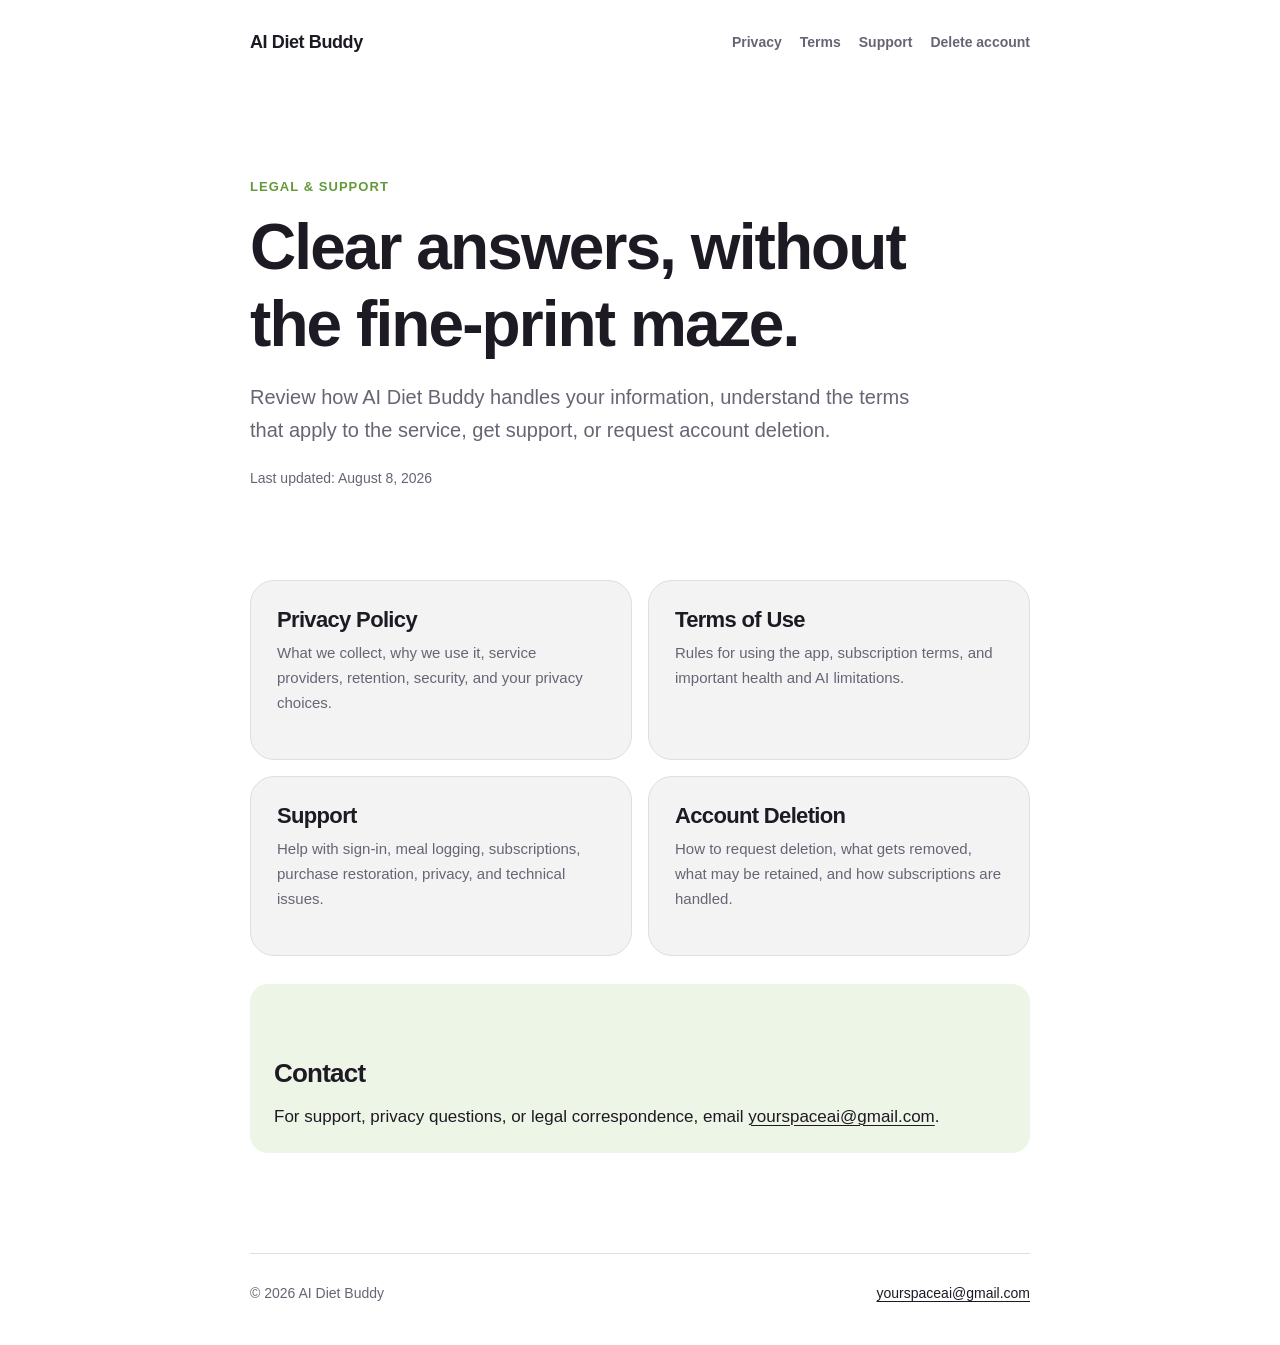
==== docs/index.html @ e3c255af "Add GitHub Pages legal and support site" ====
<!doctype html>
<html lang="en">
  <head>
    <meta charset="utf-8">
    <meta name="viewport" content="width=device-width, initial-scale=1">
    <meta name="description" content="Legal documents, privacy information, support, and account deletion for AI Diet Buddy.">
    <title>AI Diet Buddy — Legal &amp; Support</title>
    <link rel="stylesheet" href="styles.css">
  </head>
  <body>
    <header class="site-header">
      <a class="brand" href="index.html">AI Diet Buddy</a>
      <nav class="site-nav" aria-label="Legal and support navigation">
        <a href="privacy.html">Privacy</a>
        <a href="terms.html">Terms</a>
        <a href="support.html">Support</a>
        <a href="delete-account.html">Delete account</a>
      </nav>
    </header>

    <main>
      <section class="hero">
        <p class="eyebrow">Legal &amp; Support</p>
        <h1>Clear answers, without the fine-print maze.</h1>
        <p class="lede">Review how AI Diet Buddy handles your information, understand the terms that apply to the service, get support, or request account deletion.</p>
        <p class="meta">Last updated: August 8, 2026</p>
      </section>

      <section class="card-grid" aria-label="Documents">
        <a class="card" href="privacy.html">
          <h2>Privacy Policy</h2>
          <p>What we collect, why we use it, service providers, retention, security, and your privacy choices.</p>
        </a>
        <a class="card" href="terms.html">
          <h2>Terms of Use</h2>
          <p>Rules for using the app, subscription terms, and important health and AI limitations.</p>
        </a>
        <a class="card" href="support.html">
          <h2>Support</h2>
          <p>Help with sign-in, meal logging, subscriptions, purchase restoration, privacy, and technical issues.</p>
        </a>
        <a class="card" href="delete-account.html">
          <h2>Account Deletion</h2>
          <p>How to request deletion, what gets removed, what may be retained, and how subscriptions are handled.</p>
        </a>
      </section>

      <section class="callout">
        <h2>Contact</h2>
        <p>For support, privacy questions, or legal correspondence, email <a href="mailto:yourspaceai@gmail.com">yourspaceai@gmail.com</a>.</p>
      </section>
    </main>

    <footer class="site-footer">
      <p>&copy; 2026 AI Diet Buddy</p>
      <p><a href="mailto:yourspaceai@gmail.com">yourspaceai@gmail.com</a></p>
    </footer>
  </body>
</html>
---- docs/styles.css ----
:root {
  color-scheme: light;
  --background: #ffffff;
  --surface: #f3f3f4;
  --surface-strong: #e9e9eb;
  --text: #1e1a24;
  --muted: #676574;
  --border: #dedee3;
  --accent: #64993a;
  --accent-soft: #edf5e7;
  --warning-soft: #fff7e8;
  --warning: #795315;
  --max-width: 780px;
}

* {
  box-sizing: border-box;
}

html {
  scroll-behavior: smooth;
}

body {
  margin: 0;
  background: var(--background);
  color: var(--text);
  font-family: -apple-system, BlinkMacSystemFont, "Segoe UI", sans-serif;
  font-size: 17px;
  line-height: 1.65;
  text-rendering: optimizeLegibility;
}

a {
  color: var(--text);
  text-decoration-thickness: 1px;
  text-underline-offset: 3px;
}

a:hover,
a:focus-visible {
  color: var(--accent);
}

.site-header,
.site-footer,
main {
  width: min(calc(100% - 40px), var(--max-width));
  margin-inline: auto;
}

.site-header {
  display: flex;
  align-items: center;
  justify-content: space-between;
  gap: 20px;
  padding: 28px 0;
}

.brand {
  font-size: 18px;
  font-weight: 800;
  letter-spacing: -0.4px;
  text-decoration: none;
}

.site-nav {
  display: flex;
  flex-wrap: wrap;
  justify-content: flex-end;
  gap: 8px 18px;
  font-size: 14px;
  font-weight: 650;
}

.site-nav a {
  color: var(--muted);
  text-decoration: none;
}

main {
  padding: 54px 0 72px;
}

.hero {
  padding: 36px 0 44px;
}

.eyebrow {
  margin: 0 0 12px;
  color: var(--accent);
  font-size: 13px;
  font-weight: 800;
  letter-spacing: 0.08em;
  text-transform: uppercase;
}

h1,
h2,
h3 {
  line-height: 1.2;
  letter-spacing: -0.03em;
}

h1 {
  max-width: 680px;
  margin: 0 0 18px;
  font-size: clamp(40px, 8vw, 64px);
  font-weight: 850;
}

h2 {
  margin: 52px 0 14px;
  font-size: 26px;
}

h3 {
  margin: 28px 0 8px;
  font-size: 19px;
}

p,
ul,
ol {
  margin: 0 0 18px;
}

ul,
ol {
  padding-left: 24px;
}

li + li {
  margin-top: 8px;
}

.lede {
  max-width: 660px;
  color: var(--muted);
  font-size: 20px;
}

.meta {
  margin-top: 20px;
  color: var(--muted);
  font-size: 14px;
}

.card-grid {
  display: grid;
  grid-template-columns: repeat(2, minmax(0, 1fr));
  gap: 16px;
  margin-top: 28px;
}

.card {
  display: block;
  min-height: 180px;
  padding: 26px;
  border: 1px solid var(--border);
  border-radius: 24px;
  background: var(--surface);
  text-decoration: none;
}

.card:hover,
.card:focus-visible {
  border-color: var(--accent);
  background: var(--accent-soft);
  color: var(--text);
}

.card h2 {
  margin: 0 0 8px;
  font-size: 22px;
}

.card p {
  margin: 0;
  color: var(--muted);
  font-size: 15px;
}

.callout {
  margin: 28px 0;
  padding: 22px 24px;
  border-radius: 18px;
  background: var(--accent-soft);
}

.callout.warning {
  background: var(--warning-soft);
  color: var(--warning);
}

.callout > :last-child {
  margin-bottom: 0;
}

.table-wrap {
  overflow-x: auto;
  margin: 24px 0;
  border: 1px solid var(--border);
  border-radius: 16px;
}

table {
  width: 100%;
  border-collapse: collapse;
  font-size: 15px;
}

th,
td {
  padding: 15px 18px;
  border-bottom: 1px solid var(--border);
  text-align: left;
  vertical-align: top;
}

th {
  background: var(--surface);
  font-size: 13px;
  letter-spacing: 0.02em;
}

tr:last-child td {
  border-bottom: 0;
}

.button {
  display: inline-block;
  margin: 8px 0 20px;
  padding: 15px 20px;
  border-radius: 14px;
  background: var(--text);
  color: #ffffff;
  font-weight: 750;
  text-decoration: none;
}

.button:hover,
.button:focus-visible {
  background: var(--accent);
  color: #ffffff;
}

.site-footer {
  display: flex;
  justify-content: space-between;
  gap: 24px;
  padding: 28px 0 40px;
  border-top: 1px solid var(--border);
  color: var(--muted);
  font-size: 14px;
}

.site-footer p {
  margin: 0;
}

@media (max-width: 640px) {
  .site-header,
  .site-footer {
    align-items: flex-start;
    flex-direction: column;
  }

  .site-nav {
    justify-content: flex-start;
  }

  main {
    padding-top: 30px;
  }

  .card-grid {
    grid-template-columns: 1fr;
  }

  .card {
    min-height: auto;
  }
}

@media print {
  .site-nav,
  .site-footer {
    display: none;
  }

  main {
    width: 100%;
    padding: 0;
  }

  a {
    color: inherit;
    text-decoration: none;
  }
}
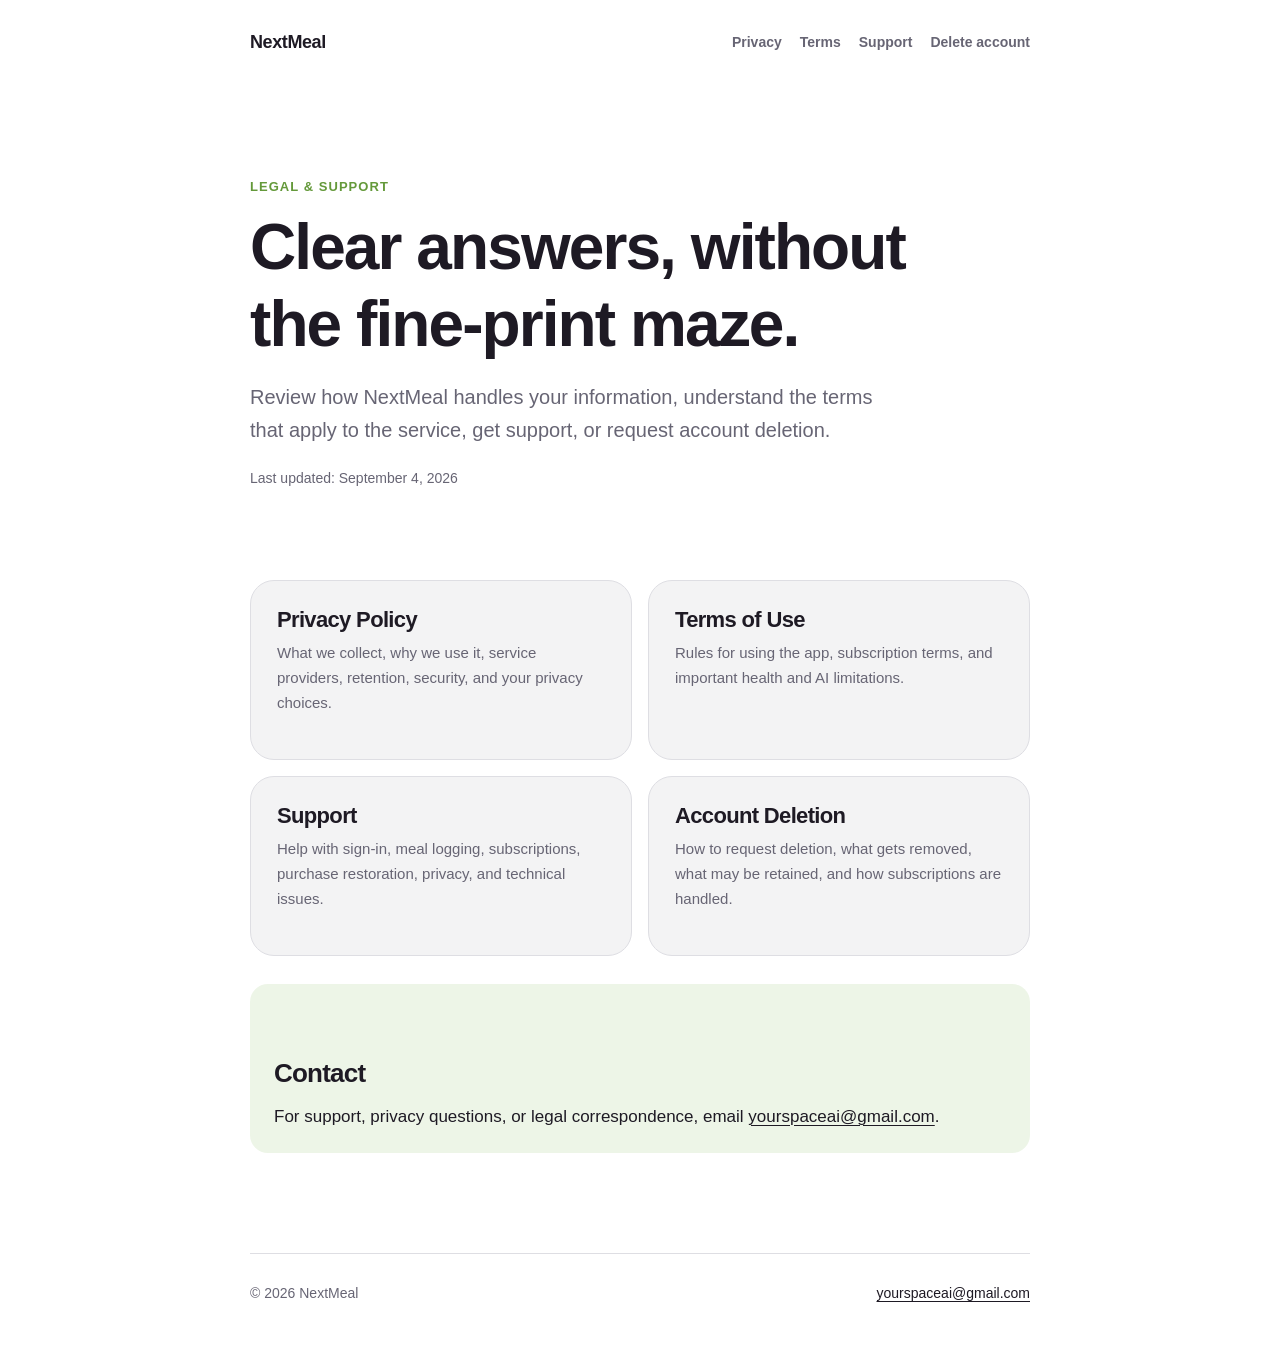
==== commit 4b322b78: "Implement adaptive meal planning and refresh app branding" ====
--- a/docs/index.html
+++ b/docs/index.html
@@ -3,13 +3,13 @@
   <head>
     <meta charset="utf-8">
     <meta name="viewport" content="width=device-width, initial-scale=1">
-    <meta name="description" content="Legal documents, privacy information, support, and account deletion for AI Diet Buddy.">
-    <title>AI Diet Buddy — Legal &amp; Support</title>
+    <meta name="description" content="Legal documents, privacy information, support, and account deletion for NextMeal.">
+    <title>NextMeal — Legal &amp; Support</title>
     <link rel="stylesheet" href="styles.css">
   </head>
   <body>
     <header class="site-header">
-      <a class="brand" href="index.html">AI Diet Buddy</a>
+      <a class="brand" href="index.html">NextMeal</a>
       <nav class="site-nav" aria-label="Legal and support navigation">
         <a href="privacy.html">Privacy</a>
         <a href="terms.html">Terms</a>
@@ -22,8 +22,8 @@
       <section class="hero">
         <p class="eyebrow">Legal &amp; Support</p>
         <h1>Clear answers, without the fine-print maze.</h1>
-        <p class="lede">Review how AI Diet Buddy handles your information, understand the terms that apply to the service, get support, or request account deletion.</p>
-        <p class="meta">Last updated: August 8, 2026</p>
+        <p class="lede">Review how NextMeal handles your information, understand the terms that apply to the service, get support, or request account deletion.</p>
+        <p class="meta">Last updated: September 4, 2026</p>
       </section>
 
       <section class="card-grid" aria-label="Documents">
@@ -52,7 +52,7 @@
     </main>
 
     <footer class="site-footer">
-      <p>&copy; 2026 AI Diet Buddy</p>
+      <p>&copy; 2026 NextMeal</p>
       <p><a href="mailto:yourspaceai@gmail.com">yourspaceai@gmail.com</a></p>
     </footer>
   </body>
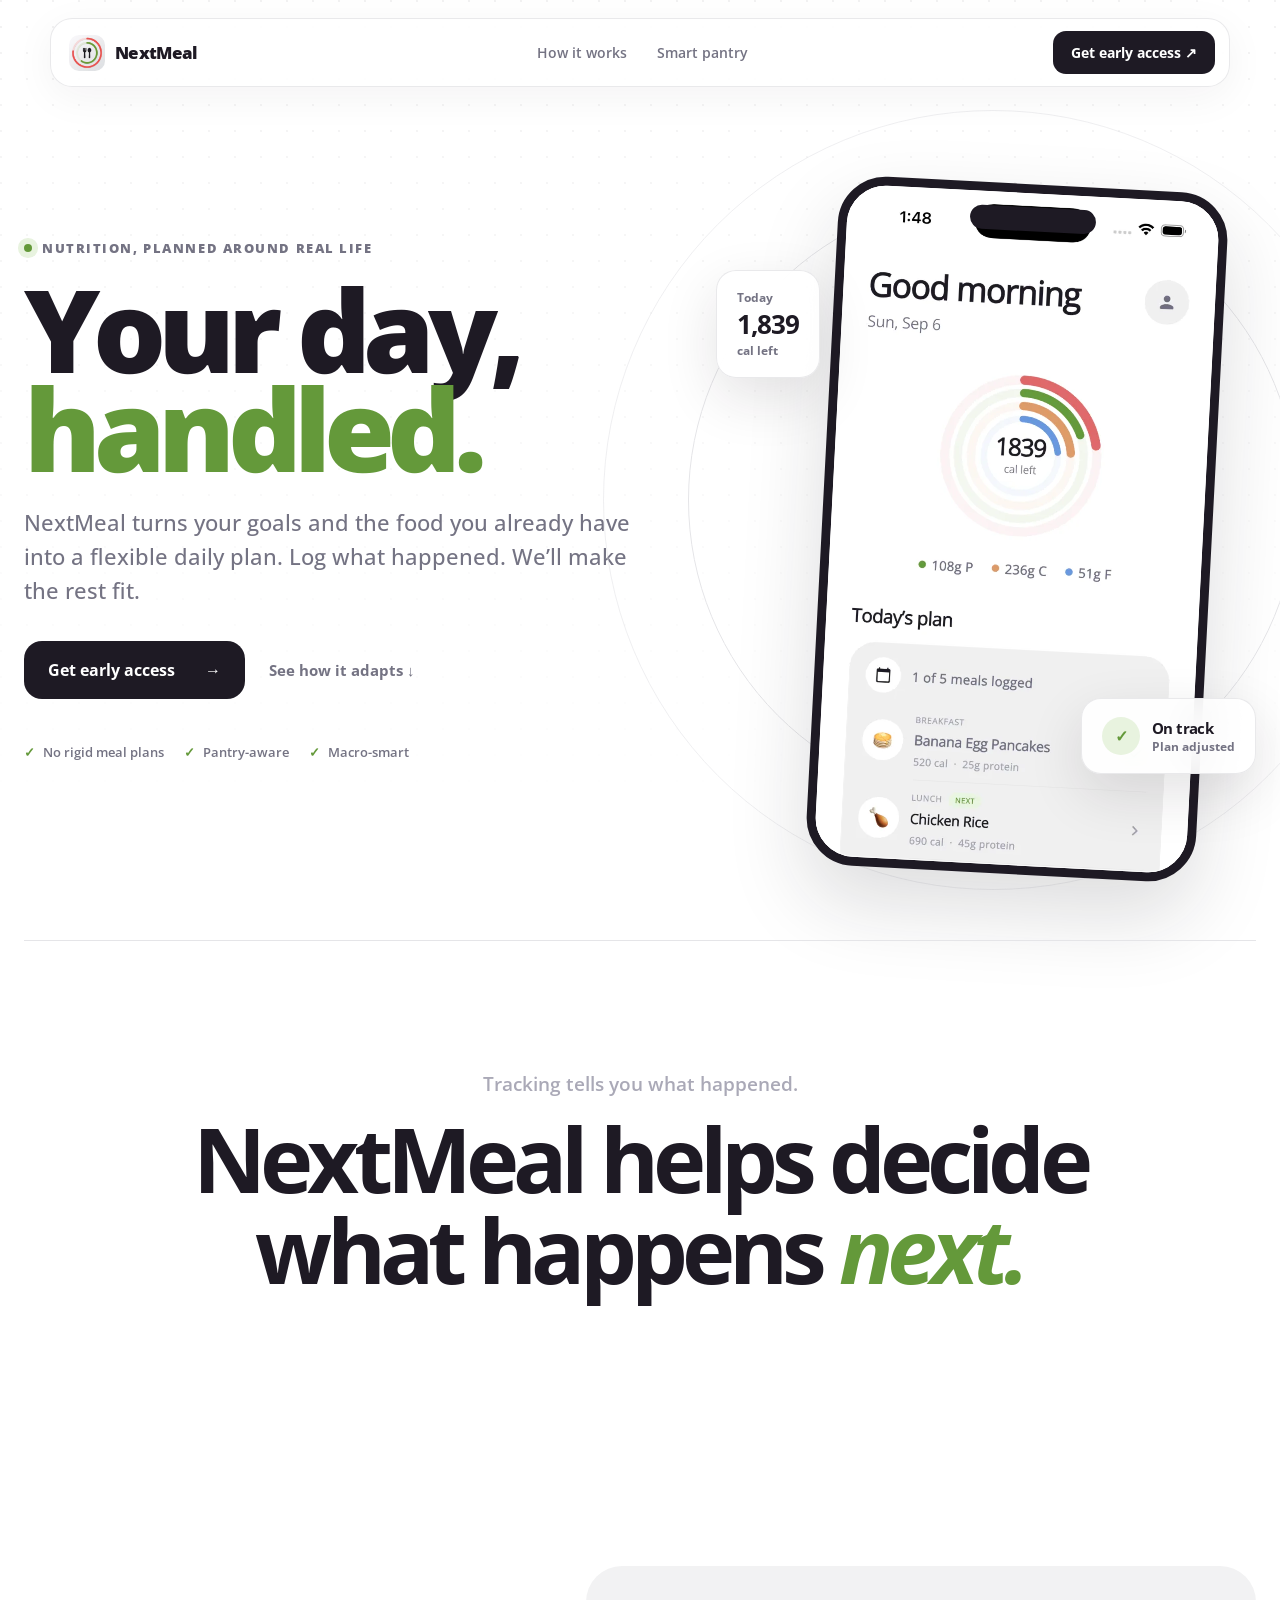
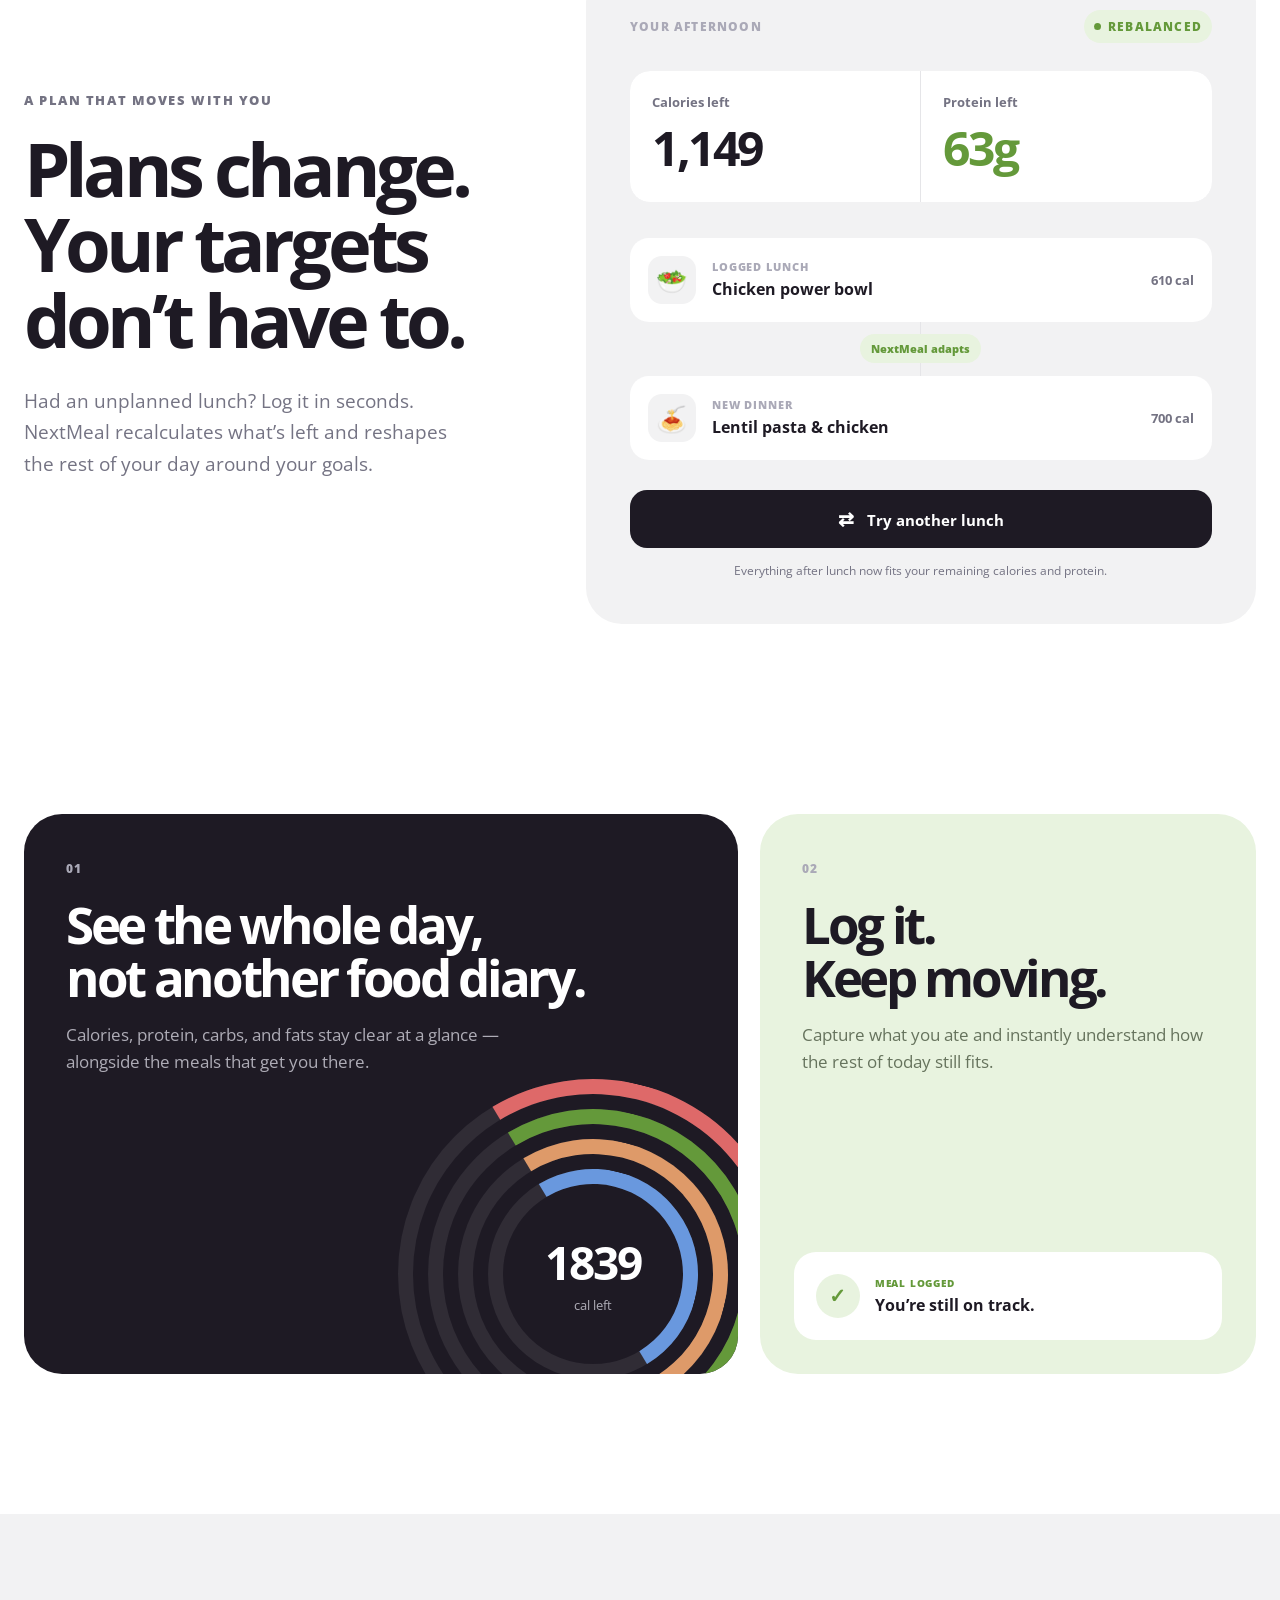
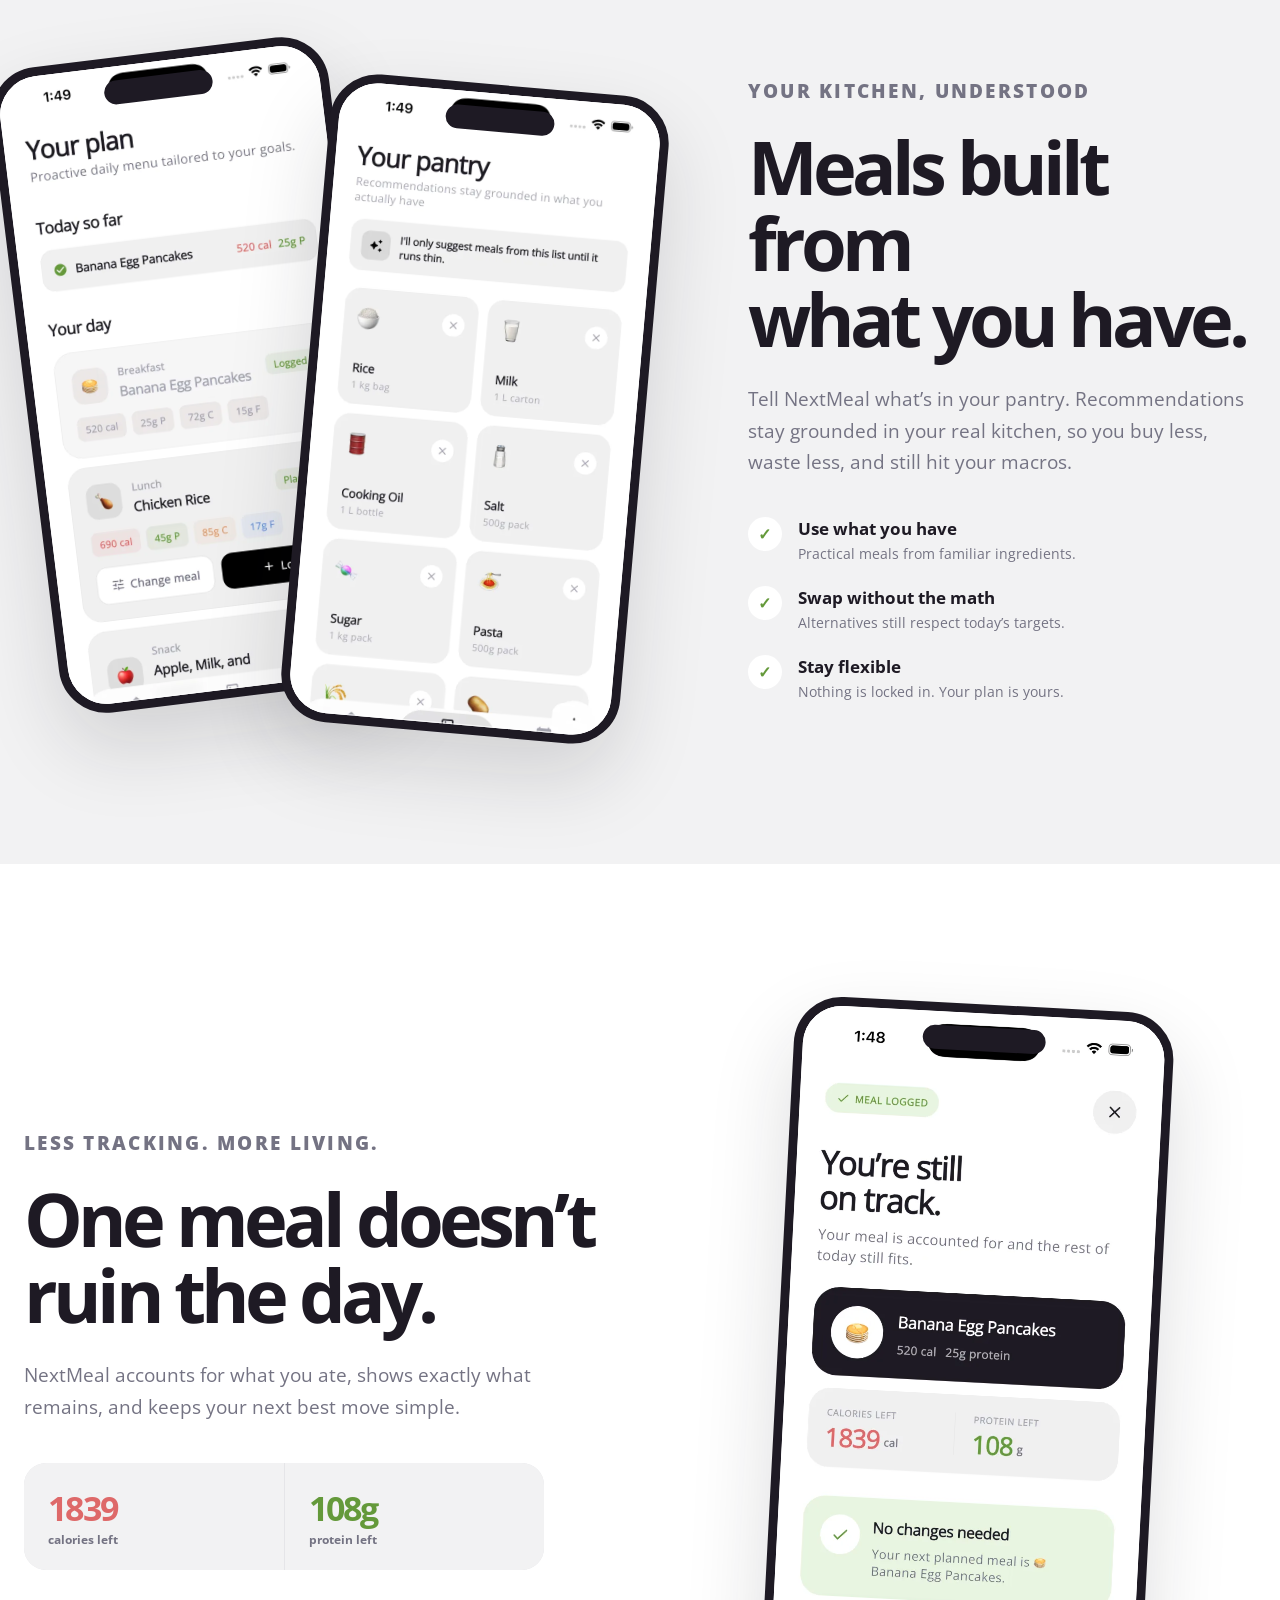
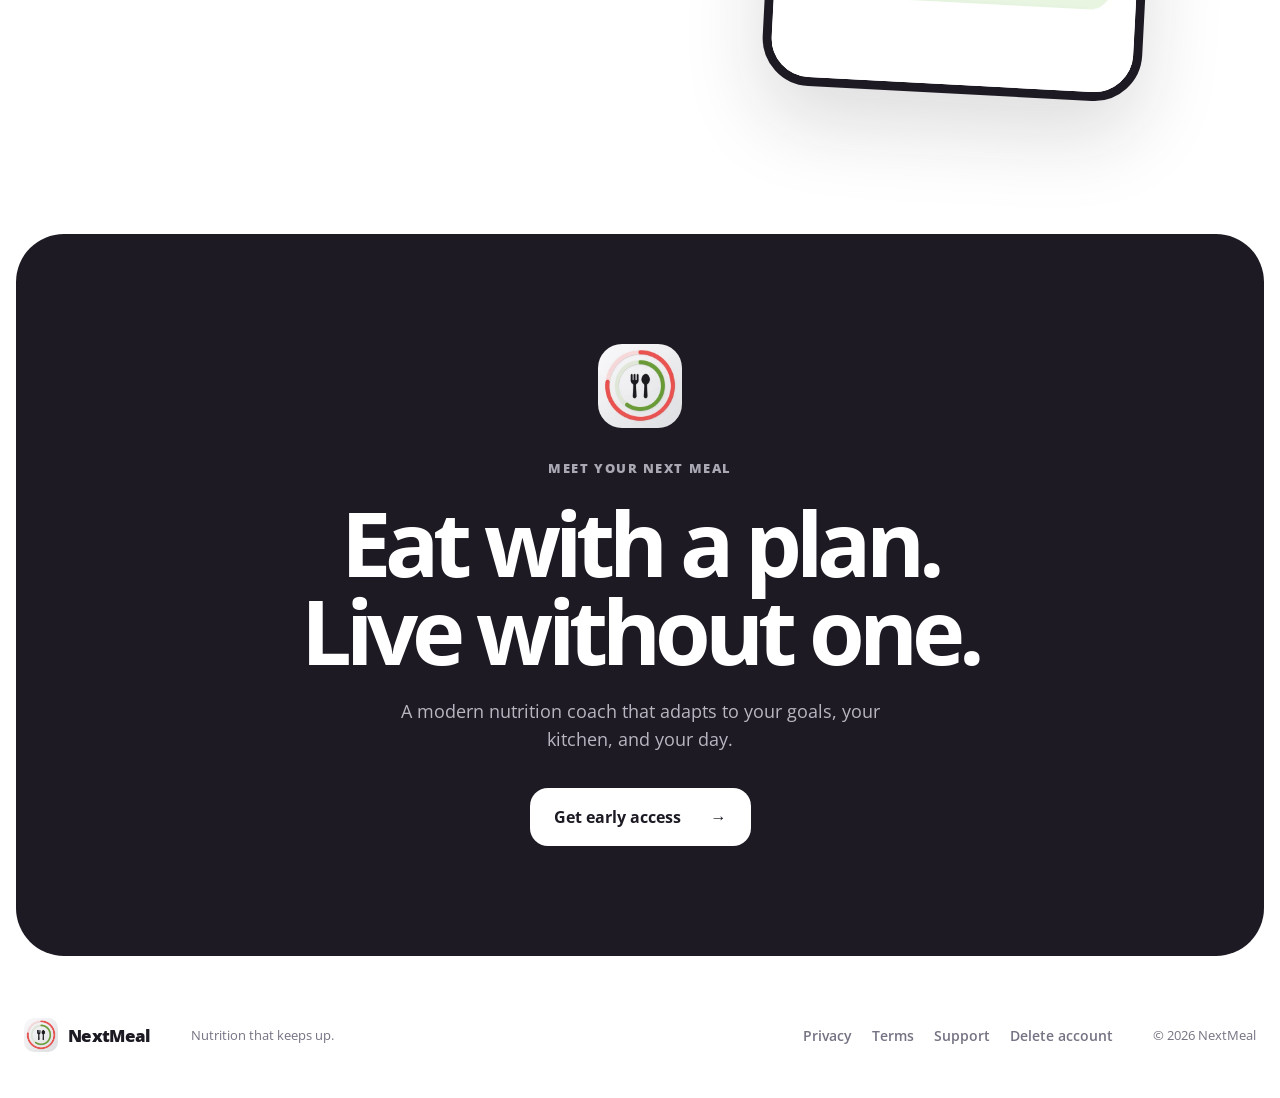
==== commit 166afa10: "Complete feedback polish and planning updates" ====
--- a/docs/index.html
+++ b/docs/index.html
@@ -3,57 +3,198 @@
   <head>
     <meta charset="utf-8">
     <meta name="viewport" content="width=device-width, initial-scale=1">
-    <meta name="description" content="Legal documents, privacy information, support, and account deletion for NextMeal.">
-    <title>NextMeal — Legal &amp; Support</title>
-    <link rel="stylesheet" href="styles.css">
+    <meta name="description" content="NextMeal is the calorie tracker that plans around your goals, pantry, and real life — then adapts the rest of your day when plans change.">
+    <meta name="theme-color" content="#ffffff">
+    <meta property="og:title" content="NextMeal — Your day, handled.">
+    <meta property="og:description" content="A smarter calorie tracker that plans, tracks, and adapts with you.">
+    <meta property="og:type" content="website">
+    <meta property="og:url" content="https://nextmeal.pages.dev">
+    <title>NextMeal — A calorie tracker that adapts</title>
+    <link rel="icon" href="assets/app-icon.webp" type="image/webp">
+    <link rel="stylesheet" href="landing.css">
+    <script src="landing.js" defer></script>
   </head>
   <body>
-    <header class="site-header">
-      <a class="brand" href="index.html">NextMeal</a>
-      <nav class="site-nav" aria-label="Legal and support navigation">
+    <a class="skip-link" href="#main">Skip to content</a>
+
+    <header class="topbar" data-header>
+      <a class="wordmark" href="#top" aria-label="NextMeal home">
+        <img src="assets/app-icon.webp" alt="" width="36" height="36">
+        <span>NextMeal</span>
+      </a>
+      <nav aria-label="Main navigation">
+        <a href="#how-it-works">How it works</a>
+        <a href="#pantry">Smart pantry</a>
+      </nav>
+      <a class="nav-cta" href="mailto:yourspaceai@gmail.com?subject=NextMeal%20early%20access">Get early access <span aria-hidden="true">↗</span></a>
+    </header>
+
+    <main id="main">
+      <section class="hero" id="top">
+        <div class="hero-copy reveal">
+          <p class="eyebrow"><span class="live-dot"></span> Nutrition, planned around real life</p>
+          <h1>Your day,<br><span>handled.</span></h1>
+          <p class="hero-lede">NextMeal turns your goals and the food you already have into a flexible daily plan. Log what happened. We’ll make the rest fit.</p>
+          <div class="hero-actions">
+            <a class="button button-dark" href="mailto:yourspaceai@gmail.com?subject=NextMeal%20early%20access">Get early access <span aria-hidden="true">→</span></a>
+            <a class="text-link" href="#how-it-works">See how it adapts <span aria-hidden="true">↓</span></a>
+          </div>
+          <div class="trust-row" aria-label="Product highlights">
+            <span>No rigid meal plans</span>
+            <span>Pantry-aware</span>
+            <span>Macro-smart</span>
+          </div>
+        </div>
+
+        <div class="hero-visual reveal" data-delay="1" aria-label="NextMeal dashboard preview">
+          <div class="orbit orbit-one"></div>
+          <div class="orbit orbit-two"></div>
+          <div class="phone phone-hero">
+            <div class="phone-speaker"></div>
+            <img src="assets/dashboard.webp" alt="NextMeal dashboard showing calories left, macros, and today's meal plan" width="720" height="1565" fetchpriority="high">
+          </div>
+          <div class="float-card float-target">
+            <span class="float-label">Today</span>
+            <strong>1,839</strong><small>cal left</small>
+          </div>
+          <div class="float-card float-status">
+            <span class="check">✓</span>
+            <div><strong>On track</strong><small>Plan adjusted</small></div>
+          </div>
+        </div>
+      </section>
+
+      <section class="statement reveal" aria-label="Product promise">
+        <p>Tracking tells you what happened.</p>
+        <h2>NextMeal helps decide<br>what happens <em>next.</em></h2>
+      </section>
+
+      <section class="adaptive-section" id="how-it-works">
+        <div class="section-heading reveal">
+          <p class="eyebrow">A plan that moves with you</p>
+          <h2>Plans change.<br>Your targets don’t have to.</h2>
+          <p>Had an unplanned lunch? Log it in seconds. NextMeal recalculates what’s left and reshapes the rest of your day around your goals.</p>
+        </div>
+
+        <div class="adapt-demo reveal" data-delay="1">
+          <div class="demo-topline">
+            <span>YOUR AFTERNOON</span>
+            <span class="status-pill"><i></i> REBALANCED</span>
+          </div>
+          <div class="macro-balance">
+            <div><span>Calories left</span><strong data-calories>1,149</strong></div>
+            <div><span>Protein left</span><strong class="green" data-protein>63g</strong></div>
+          </div>
+          <div class="meal-flow">
+            <article class="meal-row logged-row">
+              <span class="meal-emoji">🥗</span>
+              <div><small>LOGGED LUNCH</small><strong data-logged-meal>Chicken power bowl</strong></div>
+              <span class="meal-macro" data-logged-macro>610 cal</span>
+            </article>
+            <div class="flow-line"><span>NextMeal adapts</span></div>
+            <article class="meal-row next-row" data-next-row>
+              <span class="meal-emoji" data-next-emoji>🍝</span>
+              <div><small>NEW DINNER</small><strong data-next-meal>Lentil pasta &amp; chicken</strong></div>
+              <span class="meal-macro" data-next-macro>700 cal</span>
+            </article>
+          </div>
+          <button class="swap-button" type="button" data-swap>
+            <span class="swap-icon" aria-hidden="true">⇄</span>
+            Try another lunch
+          </button>
+          <p class="demo-note" aria-live="polite" data-demo-note>Everything after lunch now fits your remaining calories and protein.</p>
+        </div>
+      </section>
+
+      <section class="feature-grid" aria-label="NextMeal features">
+        <article class="feature-card feature-track reveal">
+          <div class="feature-copy">
+            <span class="feature-number">01</span>
+            <h3>See the whole day,<br>not another food diary.</h3>
+            <p>Calories, protein, carbs, and fats stay clear at a glance — alongside the meals that get you there.</p>
+          </div>
+          <div class="ring-art" aria-hidden="true">
+            <span class="ring ring-red"></span><span class="ring ring-green"></span><span class="ring ring-orange"></span><span class="ring ring-blue"></span>
+            <strong>1839</strong><small>cal left</small>
+          </div>
+        </article>
+
+        <article class="feature-card feature-log reveal" data-delay="1">
+          <div class="feature-copy">
+            <span class="feature-number">02</span>
+            <h3>Log it.<br>Keep moving.</h3>
+            <p>Capture what you ate and instantly understand how the rest of today still fits.</p>
+          </div>
+          <div class="mini-confirm">
+            <span>✓</span>
+            <div><small>MEAL LOGGED</small><strong>You’re still on track.</strong></div>
+          </div>
+        </article>
+      </section>
+
+      <section class="pantry-section" id="pantry">
+        <div class="pantry-visual reveal">
+          <div class="phone phone-pantry phone-back">
+            <div class="phone-speaker"></div>
+            <img src="assets/plan.webp" alt="A flexible NextMeal daily plan with options to change or log meals" width="720" height="1565" loading="lazy">
+          </div>
+          <div class="phone phone-pantry phone-front">
+            <div class="phone-speaker"></div>
+            <img src="assets/pantry.webp" alt="NextMeal pantry showing ingredients available at home" width="720" height="1565" loading="lazy">
+          </div>
+        </div>
+        <div class="pantry-copy reveal" data-delay="1">
+          <p class="eyebrow">Your kitchen, understood</p>
+          <h2>Meals built from<br>what you have.</h2>
+          <p>Tell NextMeal what’s in your pantry. Recommendations stay grounded in your real kitchen, so you buy less, waste less, and still hit your macros.</p>
+          <ul class="benefit-list">
+            <li><span>✓</span><div><strong>Use what you have</strong><small>Practical meals from familiar ingredients.</small></div></li>
+            <li><span>✓</span><div><strong>Swap without the math</strong><small>Alternatives still respect today’s targets.</small></div></li>
+            <li><span>✓</span><div><strong>Stay flexible</strong><small>Nothing is locked in. Your plan is yours.</small></div></li>
+          </ul>
+        </div>
+      </section>
+
+      <section class="outcome-section">
+        <div class="outcome-copy reveal">
+          <p class="eyebrow">Less tracking. More living.</p>
+          <h2>One meal doesn’t<br>ruin the day.</h2>
+          <p>NextMeal accounts for what you ate, shows exactly what remains, and keeps your next best move simple.</p>
+          <div class="metric-strip">
+            <div><strong>1839</strong><small>calories left</small></div>
+            <div><strong>108g</strong><small>protein left</small></div>
+          </div>
+        </div>
+        <div class="outcome-visual reveal" data-delay="1">
+          <div class="phone phone-outcome">
+            <div class="phone-speaker"></div>
+            <img src="assets/logged.webp" alt="NextMeal confirmation showing a meal logged and the remaining daily calories and protein" width="720" height="1565" loading="lazy">
+          </div>
+        </div>
+      </section>
+
+      <section class="final-cta reveal">
+        <img src="assets/app-icon.webp" alt="NextMeal" width="84" height="84">
+        <p class="eyebrow">Meet your next meal</p>
+        <h2>Eat with a plan.<br>Live without one.</h2>
+        <p>A modern nutrition coach that adapts to your goals, your kitchen, and your day.</p>
+        <a class="button button-light" href="mailto:yourspaceai@gmail.com?subject=NextMeal%20early%20access">Get early access <span aria-hidden="true">→</span></a>
+      </section>
+    </main>
+
+    <footer>
+      <a class="wordmark footer-brand" href="#top">
+        <img src="assets/app-icon.webp" alt="" width="34" height="34">
+        <span>NextMeal</span>
+      </a>
+      <p>Nutrition that keeps up.</p>
+      <nav aria-label="Legal and support">
         <a href="privacy.html">Privacy</a>
         <a href="terms.html">Terms</a>
         <a href="support.html">Support</a>
         <a href="delete-account.html">Delete account</a>
       </nav>
-    </header>
-
-    <main>
-      <section class="hero">
-        <p class="eyebrow">Legal &amp; Support</p>
-        <h1>Clear answers, without the fine-print maze.</h1>
-        <p class="lede">Review how NextMeal handles your information, understand the terms that apply to the service, get support, or request account deletion.</p>
-        <p class="meta">Last updated: September 4, 2026</p>
-      </section>
-
-      <section class="card-grid" aria-label="Documents">
-        <a class="card" href="privacy.html">
-          <h2>Privacy Policy</h2>
-          <p>What we collect, why we use it, service providers, retention, security, and your privacy choices.</p>
-        </a>
-        <a class="card" href="terms.html">
-          <h2>Terms of Use</h2>
-          <p>Rules for using the app, subscription terms, and important health and AI limitations.</p>
-        </a>
-        <a class="card" href="support.html">
-          <h2>Support</h2>
-          <p>Help with sign-in, meal logging, subscriptions, purchase restoration, privacy, and technical issues.</p>
-        </a>
-        <a class="card" href="delete-account.html">
-          <h2>Account Deletion</h2>
-          <p>How to request deletion, what gets removed, what may be retained, and how subscriptions are handled.</p>
-        </a>
-      </section>
-
-      <section class="callout">
-        <h2>Contact</h2>
-        <p>For support, privacy questions, or legal correspondence, email <a href="mailto:yourspaceai@gmail.com">yourspaceai@gmail.com</a>.</p>
-      </section>
-    </main>
-
-    <footer class="site-footer">
-      <p>&copy; 2026 NextMeal</p>
-      <p><a href="mailto:yourspaceai@gmail.com">yourspaceai@gmail.com</a></p>
+      <small>© 2026 NextMeal</small>
     </footer>
   </body>
 </html>
--- a/docs/landing.css
+++ b/docs/landing.css
@@ -0,0 +1,150 @@
+@import url('https://fonts.googleapis.com/css2?family=Open+Sans:ital,wght@0,400;0,500;0,600;0,700;0,800;1,700&display=swap');
+
+:root { color-scheme: light; --ink:#1e1a24; --muted:#747383; --quiet:#aaa9b7; --surface:#f2f2f3; --surface-2:#e9e9eb; --white:#fff; --green:#64993a; --green-soft:#e8f3df; --red:#de6969; --orange:#de9a69; --blue:#6998de; --line:#e5e5e8; --max:1240px; }
+* { box-sizing: border-box; }
+html { scroll-behavior: smooth; }
+body { margin:0; overflow-x:hidden; background:var(--white); color:var(--ink); font-family:"Open Sans",-apple-system,BlinkMacSystemFont,"Segoe UI",sans-serif; -webkit-font-smoothing:antialiased; }
+body::before { position:fixed; inset:0; z-index:-1; background-image:radial-gradient(circle at 1px 1px,rgba(30,26,36,.055) 1px,transparent 0); background-size:26px 26px; mask-image:linear-gradient(to bottom,black,transparent 52rem); content:""; pointer-events:none; }
+a { color:inherit; }
+.skip-link { position:fixed; top:12px; left:12px; z-index:100; translate:0 -160%; padding:12px 16px; border-radius:12px; background:var(--ink); color:var(--white); }
+.skip-link:focus { translate:0; }
+.topbar { position:fixed; top:18px; left:50%; z-index:50; display:grid; grid-template-columns:1fr auto 1fr; align-items:center; width:min(calc(100% - 32px),1180px); padding:12px 14px 12px 18px; border:1px solid rgba(229,229,232,.85); border-radius:22px; background:rgba(255,255,255,.78); box-shadow:0 10px 40px rgba(30,26,36,.05); backdrop-filter:blur(20px); transform:translateX(-50%); transition:top .3s ease,background .3s ease,box-shadow .3s ease; }
+.topbar.scrolled { top:10px; background:rgba(255,255,255,.94); box-shadow:0 12px 42px rgba(30,26,36,.09); }
+.wordmark { display:inline-flex; align-items:center; gap:10px; width:fit-content; color:var(--ink); font-size:17px; font-weight:800; letter-spacing:-.04em; text-decoration:none; }
+.wordmark img { border-radius:10px; }
+.topbar nav { display:flex; gap:30px; }
+.topbar nav a,footer nav a { color:var(--muted); font-size:14px; font-weight:600; text-decoration:none; transition:color .2s ease; }
+.topbar nav a:hover,.topbar nav a:focus-visible,footer nav a:hover,footer nav a:focus-visible { color:var(--ink); }
+.nav-cta { justify-self:end; padding:12px 18px; border-radius:13px; background:var(--ink); color:var(--white); font-size:14px; font-weight:700; text-decoration:none; transition:transform .2s ease,background .2s ease; }
+.nav-cta:hover { background:#000; transform:translateY(-2px); }
+main { overflow:hidden; }
+.hero { display:grid; grid-template-columns:minmax(0,.94fr) minmax(420px,.8fr); align-items:center; gap:clamp(40px,7vw,110px); width:min(calc(100% - 48px),var(--max)); min-height:100svh; margin:0 auto; padding:150px 0 90px; }
+.eyebrow { display:flex; align-items:center; gap:10px; margin:0 0 22px; color:var(--muted); font-size:13px; font-weight:800; letter-spacing:.12em; text-transform:uppercase; }
+.live-dot { width:8px; height:8px; border-radius:50%; background:var(--green); box-shadow:0 0 0 6px var(--green-soft); animation:pulse 2.4s ease-in-out infinite; }
+h1,h2,h3,p { margin-top:0; }
+h1,h2,h3 { letter-spacing:-.065em; }
+.hero h1 { margin-bottom:28px; font-size:clamp(70px,9vw,132px); font-weight:800; line-height:.86; }
+.hero h1 span { color:var(--green); }
+.hero-lede { max-width:620px; margin-bottom:34px; color:var(--muted); font-size:clamp(18px,2vw,22px); font-weight:500; line-height:1.55; }
+.hero-actions { display:flex; align-items:center; gap:24px; }
+.button { display:inline-flex; align-items:center; justify-content:center; gap:30px; min-height:58px; padding:0 24px; border-radius:18px; font-size:16px; font-weight:700; text-decoration:none; transition:transform .2s ease,background .2s ease,color .2s ease; }
+.button:hover { transform:translateY(-3px); }
+.button-dark { background:var(--ink); color:var(--white); }
+.button-dark:hover { background:var(--green); }
+.text-link { color:var(--muted); font-size:15px; font-weight:700; text-decoration:none; }
+.trust-row { display:flex; flex-wrap:wrap; gap:20px; margin-top:44px; }
+.trust-row span { display:flex; align-items:center; gap:8px; color:var(--muted); font-size:13px; font-weight:600; }
+.trust-row span::before { color:var(--green); content:"✓"; font-weight:800; }
+.hero-visual { position:relative; min-height:700px; }
+.phone { position:relative; overflow:hidden; border:9px solid var(--ink); border-radius:48px; background:var(--white); box-shadow:0 35px 80px rgba(30,26,36,.15); }
+.phone::after { position:absolute; inset:0; border:1px solid rgba(255,255,255,.75); border-radius:38px; content:""; pointer-events:none; }
+.phone img { display:block; width:100%; height:auto; }
+.phone-speaker { position:absolute; top:14px; left:50%; z-index:2; width:34%; height:24px; border-radius:99px; background:var(--ink); transform:translateX(-50%); }
+.phone-hero { position:absolute; top:34px; right:44px; width:min(390px,78vw); height:690px; transform:rotate(3deg); animation:phoneFloat 7s ease-in-out infinite; }
+.orbit { position:absolute; top:50%; left:50%; border:1px solid var(--line); border-radius:50%; transform:translate(-50%,-50%); }
+.orbit-one { width:610px; height:610px; }
+.orbit-two { width:780px; height:780px; opacity:.6; }
+.float-card { position:absolute; z-index:4; padding:18px 20px; border:1px solid rgba(229,229,232,.85); border-radius:20px; background:rgba(255,255,255,.9); box-shadow:0 20px 55px rgba(30,26,36,.12); backdrop-filter:blur(18px); }
+.float-card small,.float-card .float-label { display:block; color:var(--muted); font-size:12px; font-weight:700; }
+.float-card strong { font-size:26px; letter-spacing:-.04em; }
+.float-target { top:120px; left:-15px; animation:cardFloat 5.5s ease-in-out infinite; }
+.float-status { right:0; bottom:76px; display:flex; align-items:center; gap:12px; animation:cardFloat 5.5s 1.2s ease-in-out infinite; }
+.float-status strong { display:block; font-size:15px; }
+.float-status .check { display:grid; width:38px; height:38px; place-items:center; border-radius:50%; background:var(--green-soft); color:var(--green); font-weight:800; }
+.statement { width:min(calc(100% - 48px),var(--max)); margin:0 auto; padding:130px 0 150px; border-top:1px solid var(--line); text-align:center; }
+.statement p { margin-bottom:16px; color:var(--quiet); font-size:19px; font-weight:600; }
+.statement h2 { margin-bottom:0; font-size:clamp(48px,7vw,92px); line-height:1.02; }
+.statement em { color:var(--green); font-style:italic; }
+.adaptive-section { display:grid; grid-template-columns:.8fr 1.2fr; align-items:center; gap:clamp(60px,9vw,140px); width:min(calc(100% - 48px),var(--max)); margin:0 auto; padding:120px 0; }
+.section-heading h2,.pantry-copy h2,.outcome-copy h2 { margin-bottom:28px; font-size:clamp(46px,5.8vw,76px); line-height:1.02; }
+.section-heading>p:last-child,.pantry-copy>p,.outcome-copy>p { max-width:570px; color:var(--muted); font-size:19px; line-height:1.65; }
+.adapt-demo { padding:clamp(24px,4vw,44px); border-radius:36px; background:var(--surface); }
+.demo-topline { display:flex; justify-content:space-between; align-items:center; color:var(--quiet); font-size:12px; font-weight:800; letter-spacing:.1em; }
+.status-pill { display:inline-flex; align-items:center; gap:7px; padding:8px 10px; border-radius:99px; background:var(--green-soft); color:var(--green); }
+.status-pill i { width:7px; height:7px; border-radius:50%; background:var(--green); }
+.macro-balance { display:grid; grid-template-columns:1fr 1fr; gap:1px; margin:28px 0; overflow:hidden; border-radius:20px; background:var(--line); }
+.macro-balance>div { padding:22px; background:var(--white); }
+.macro-balance span { display:block; margin-bottom:4px; color:var(--muted); font-size:13px; font-weight:700; }
+.macro-balance strong { font-size:clamp(30px,4vw,48px); letter-spacing:-.05em; }
+.macro-balance .green { color:var(--green); }
+.meal-flow { padding:8px 0; }
+.meal-row { display:grid; grid-template-columns:auto 1fr auto; align-items:center; gap:16px; padding:18px; border-radius:19px; background:var(--white); transition:transform .35s ease,opacity .35s ease; }
+.meal-row.is-changing { opacity:.3; transform:translateX(18px); }
+.meal-emoji { display:grid; width:48px; height:48px; place-items:center; border-radius:14px; background:var(--surface); font-size:25px; }
+.meal-row small { display:block; margin-bottom:4px; color:var(--quiet); font-size:11px; font-weight:800; letter-spacing:.08em; }
+.meal-row strong { display:block; font-size:16px; }
+.meal-macro { color:var(--muted); font-size:13px; font-weight:700; }
+.flow-line { position:relative; display:flex; align-items:center; justify-content:center; height:54px; }
+.flow-line::before { position:absolute; inset:0 auto; width:1px; background:var(--line); content:""; }
+.flow-line span { z-index:1; padding:7px 11px; border-radius:99px; background:var(--green-soft); color:var(--green); font-size:11px; font-weight:800; }
+.swap-button { width:100%; min-height:58px; margin-top:22px; border:0; border-radius:17px; background:var(--ink); color:var(--white); cursor:pointer; font:inherit; font-size:15px; font-weight:700; transition:transform .2s ease,background .2s ease; }
+.swap-button:hover { background:var(--green); transform:translateY(-2px); }
+.swap-button:focus-visible { outline:3px solid rgba(100,153,58,.3); outline-offset:3px; }
+.swap-icon { display:inline-block; margin-right:9px; font-size:19px; transition:transform .35s ease; }
+.swap-button:active .swap-icon { transform:rotate(180deg); }
+.demo-note { margin:14px 10px 0; color:var(--muted); font-size:12px; line-height:1.5; text-align:center; }
+.feature-grid { display:grid; grid-template-columns:1.18fr .82fr; gap:22px; width:min(calc(100% - 48px),var(--max)); margin:0 auto; padding:70px 0 140px; }
+.feature-card { position:relative; min-height:560px; overflow:hidden; border-radius:38px; padding:42px; }
+.feature-track { background:var(--ink); color:var(--white); }
+.feature-log { background:var(--green-soft); }
+.feature-copy { position:relative; z-index:2; }
+.feature-number { color:var(--quiet); font-size:12px; font-weight:800; letter-spacing:.1em; }
+.feature-card h3 { margin:20px 0 18px; font-size:clamp(34px,4vw,55px); line-height:1.04; }
+.feature-card p { max-width:500px; color:#aeacb6; font-size:17px; line-height:1.55; }
+.feature-log p { color:#66735d; }
+.ring-art { position:absolute; right:-50px; bottom:-95px; width:390px; height:390px; }
+.ring { position:absolute; inset:0; border:15px solid rgba(255,255,255,.08); border-radius:50%; }
+.ring::after { position:absolute; inset:-15px; border:15px solid transparent; border-top-color:currentColor; border-right-color:currentColor; border-radius:50%; content:""; transform:rotate(14deg); }
+.ring-red { color:var(--red); }
+.ring-green { inset:30px; color:var(--green); }
+.ring-orange { inset:60px; color:var(--orange); }
+.ring-blue { inset:90px; color:var(--blue); }
+.ring-art strong,.ring-art small { position:absolute; left:50%; top:47%; z-index:2; transform:translate(-50%,-50%); }
+.ring-art strong { font-size:46px; letter-spacing:-.05em; }
+.ring-art small { top:58%; color:#aeacb6; }
+.mini-confirm { position:absolute; right:34px; bottom:34px; left:34px; display:flex; align-items:center; gap:15px; padding:22px; border-radius:22px; background:var(--white); }
+.mini-confirm>span { display:grid; width:44px; height:44px; place-items:center; border-radius:50%; background:var(--green-soft); color:var(--green); font-size:20px; font-weight:800; }
+.mini-confirm small { display:block; color:var(--green); font-size:10px; font-weight:800; letter-spacing:.08em; }
+.mini-confirm strong { display:block; margin-top:4px; font-size:16px; }
+.pantry-section { display:grid; grid-template-columns:1.1fr .9fr; align-items:center; gap:clamp(50px,8vw,110px); min-height:950px; padding:120px max(24px,calc((100vw - var(--max))/2)); background:var(--surface); }
+.pantry-visual { position:relative; min-height:690px; }
+.phone-pantry { position:absolute; width:340px; height:650px; }
+.phone-back { top:6px; left:0; transform:rotate(-7deg); }
+.phone-front { right:0; bottom:0; z-index:2; transform:rotate(5deg); }
+.phone-pantry img { transform:translateY(-4px); }
+.benefit-list { display:grid; gap:22px; margin:38px 0 0; padding:0; list-style:none; }
+.benefit-list li { display:flex; gap:16px; align-items:flex-start; }
+.benefit-list li>span { display:grid; flex:0 0 34px; height:34px; place-items:center; border-radius:50%; background:var(--white); color:var(--green); font-weight:800; }
+.benefit-list strong,.benefit-list small { display:block; }
+.benefit-list strong { margin-bottom:3px; font-size:17px; }
+.benefit-list small { color:var(--muted); font-size:14px; line-height:1.5; }
+.outcome-section { display:grid; grid-template-columns:1fr 1fr; align-items:center; gap:80px; width:min(calc(100% - 48px),var(--max)); margin:0 auto; padding:140px 0; }
+.metric-strip { display:grid; grid-template-columns:1fr 1fr; gap:1px; max-width:520px; margin-top:40px; overflow:hidden; border-radius:22px; background:var(--line); }
+.metric-strip div { padding:22px 24px; background:var(--surface); }
+.metric-strip strong,.metric-strip small { display:block; }
+.metric-strip strong { font-size:34px; letter-spacing:-.05em; }
+.metric-strip div:first-child strong { color:var(--red); }
+.metric-strip div:last-child strong { color:var(--green); }
+.metric-strip small { color:var(--muted); font-size:12px; font-weight:700; }
+.outcome-visual { display:flex; justify-content:center; }
+.phone-outcome { width:380px; height:690px; transform:rotate(3deg); }
+.final-cta { width:min(calc(100% - 32px),1360px); margin:0 auto 16px; padding:110px 30px; border-radius:48px; background:var(--ink); color:var(--white); text-align:center; }
+.final-cta img { margin-bottom:26px; border-radius:24px; }
+.final-cta .eyebrow { justify-content:center; color:#aaa8b2; }
+.final-cta h2 { margin-bottom:24px; font-size:clamp(52px,7vw,94px); line-height:.98; }
+.final-cta>p:not(.eyebrow) { max-width:520px; margin:0 auto 34px; color:#b8b6c0; font-size:18px; line-height:1.55; }
+.button-light { background:var(--white); color:var(--ink); }
+.button-light:hover { background:var(--green-soft); color:var(--green); }
+footer { display:grid; grid-template-columns:auto 1fr auto auto; align-items:center; gap:40px; width:min(calc(100% - 48px),var(--max)); margin:0 auto; padding:46px 0; }
+footer p,footer small { margin:0; color:var(--muted); font-size:13px; }
+footer nav { display:flex; gap:20px; }
+.reveal { opacity:0; transform:translateY(26px); transition:opacity .8s cubic-bezier(.22,.8,.22,1),transform .8s cubic-bezier(.22,.8,.22,1); }
+.reveal[data-delay="1"] { transition-delay:.13s; }
+.reveal.is-visible { opacity:1; transform:translateY(0); }
+@keyframes pulse { 50% { box-shadow:0 0 0 10px rgba(100,153,58,0); } }
+@keyframes phoneFloat { 0%,100% { transform:rotate(3deg) translateY(0); } 50% { transform:rotate(1.5deg) translateY(-14px); } }
+@keyframes cardFloat { 0%,100% { transform:translateY(0); } 50% { transform:translateY(-10px); } }
+@media (max-width:1000px) { .hero { grid-template-columns:1fr 420px; gap:25px; } .float-target { left:0; } .feature-grid { grid-template-columns:1fr 1fr; } .pantry-section { grid-template-columns:1fr 1fr; } .phone-pantry { width:290px; height:580px; } footer { grid-template-columns:auto 1fr auto; } footer>small { display:none; } }
+@media (max-width:780px) { .topbar { grid-template-columns:1fr auto; } .topbar nav { display:none; } .hero { grid-template-columns:1fr; padding-top:140px; } .hero h1 { font-size:clamp(68px,20vw,106px); } .hero-visual { min-height:660px; } .phone-hero { right:8%; height:625px; } .float-target { left:3%; } .float-status { right:1%; } .adaptive-section,.pantry-section,.outcome-section { grid-template-columns:1fr; } .adaptive-section { gap:50px; } .feature-grid { grid-template-columns:1fr; } .feature-card { min-height:510px; } .pantry-section { gap:70px; } .pantry-visual { order:2; width:min(100%,620px); } .outcome-visual { margin-top:10px; } footer { grid-template-columns:1fr; gap:18px; } footer nav { flex-wrap:wrap; } }
+@media (max-width:520px) { .topbar { top:10px; width:calc(100% - 20px); padding:9px 9px 9px 13px; border-radius:18px; } .wordmark span { font-size:15px; } .nav-cta { padding:11px 13px; font-size:12px; } .hero,.statement,.adaptive-section,.feature-grid,.outcome-section,footer { width:calc(100% - 36px); } .hero { padding-top:130px; } .hero-lede { font-size:18px; } .hero-actions { align-items:flex-start; flex-direction:column; gap:18px; } .button { width:100%; } .trust-row { gap:10px 16px; } .hero-visual { min-height:570px; } .phone { border-width:7px; border-radius:39px; } .phone-hero { right:4%; width:82%; height:550px; } .phone-speaker { top:11px; height:19px; } .orbit-one { width:450px; height:450px; } .orbit-two { width:570px; height:570px; } .float-card { padding:14px 15px; border-radius:16px; } .float-target { top:105px; } .float-status { bottom:35px; } .statement { padding:95px 0 110px; } .statement p { font-size:16px; } .statement h2 { font-size:44px; } .adaptive-section { padding:80px 0; } .section-heading h2,.pantry-copy h2,.outcome-copy h2 { font-size:44px; } .adapt-demo { margin-inline:-5px; border-radius:27px; padding:20px; } .macro-balance strong { font-size:30px; } .meal-row { grid-template-columns:auto 1fr; } .meal-macro { display:none; } .feature-grid { padding-bottom:90px; } .feature-card { min-height:470px; padding:30px; border-radius:29px; } .ring-art { right:-90px; } .pantry-section { min-height:auto; padding:90px 18px; } .pantry-visual { min-height:550px; } .phone-pantry { width:63%; height:510px; } .phone-back { left:-2%; } .phone-front { right:-2%; } .outcome-section { gap:20px; padding:90px 0; } .phone-outcome { width:84%; height:600px; } .metric-strip div { padding:18px; } .final-cta { width:calc(100% - 20px); padding:80px 20px; border-radius:34px; } .final-cta h2 { font-size:48px; } }
+@media (prefers-reduced-motion:reduce) { html { scroll-behavior:auto; } *,*::before,*::after { animation-duration:.01ms!important; animation-iteration-count:1!important; transition-duration:.01ms!important; } .reveal { opacity:1; transform:none; } }
